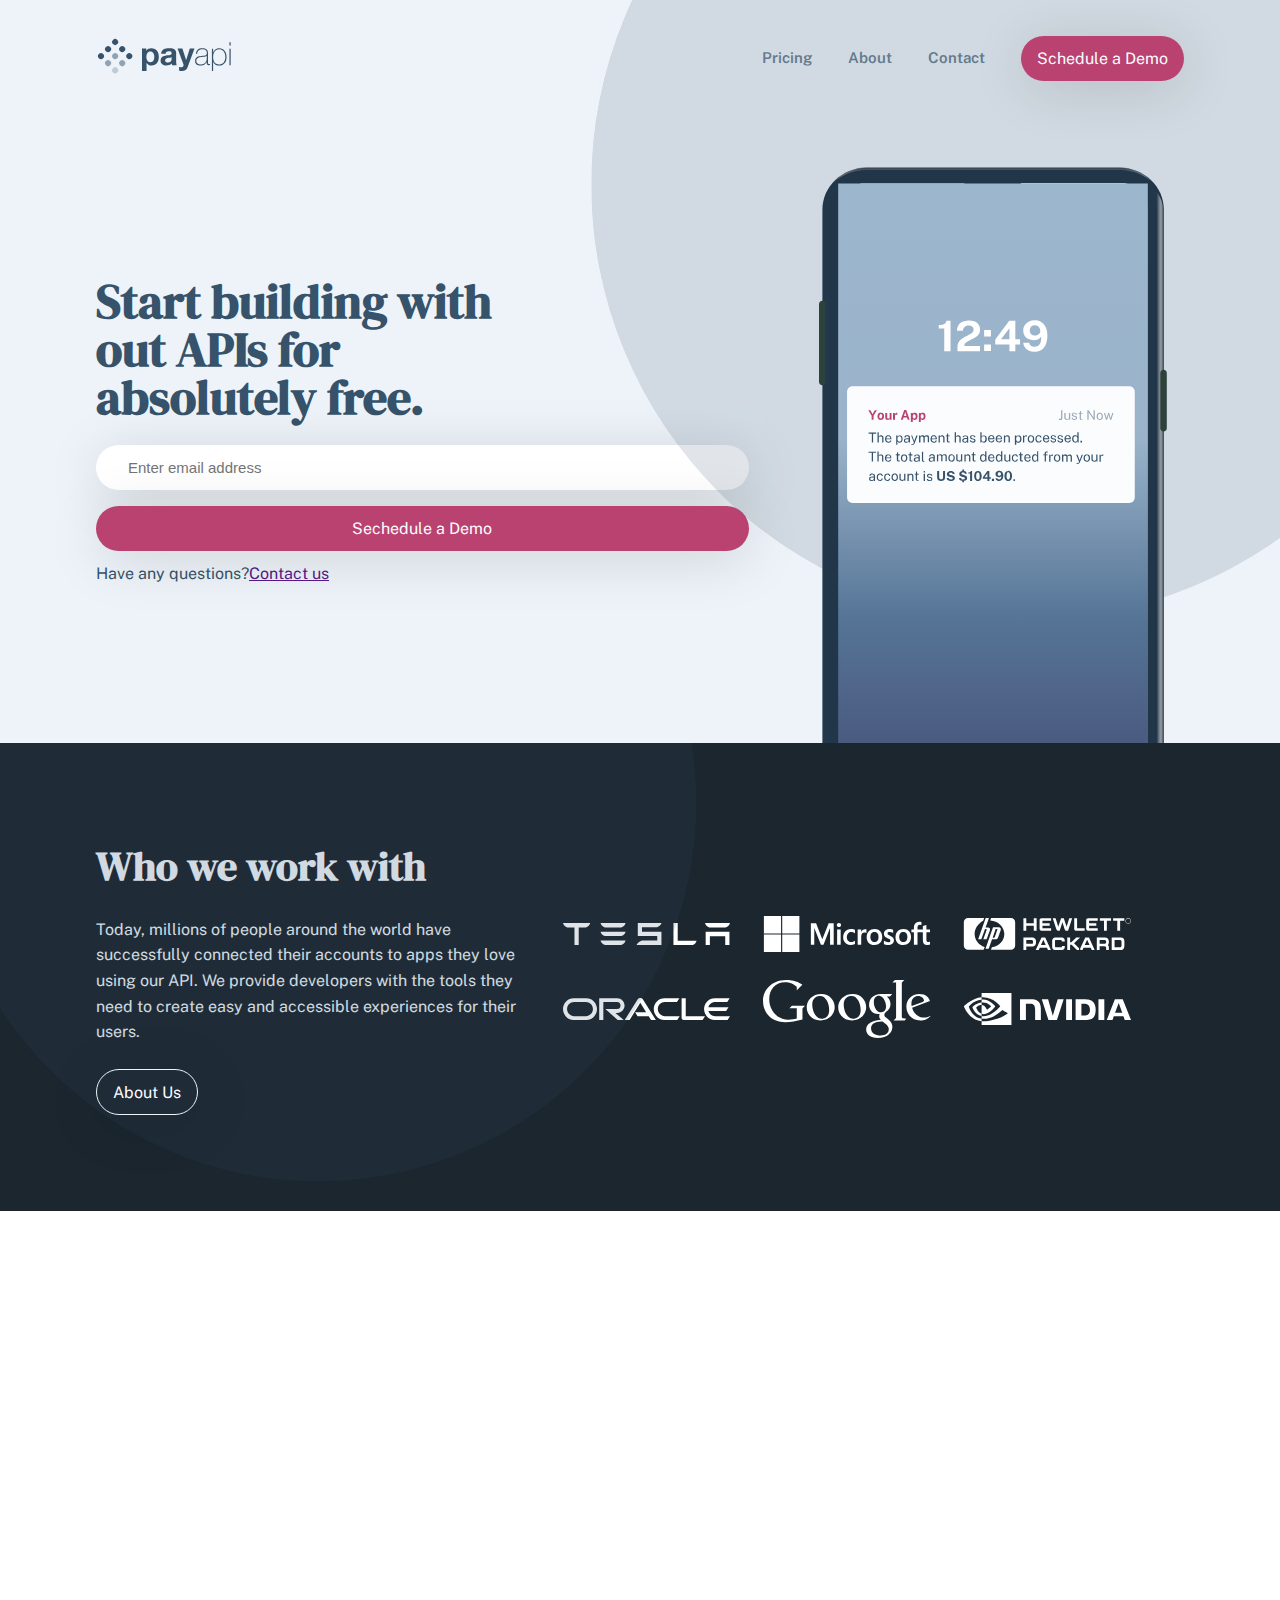
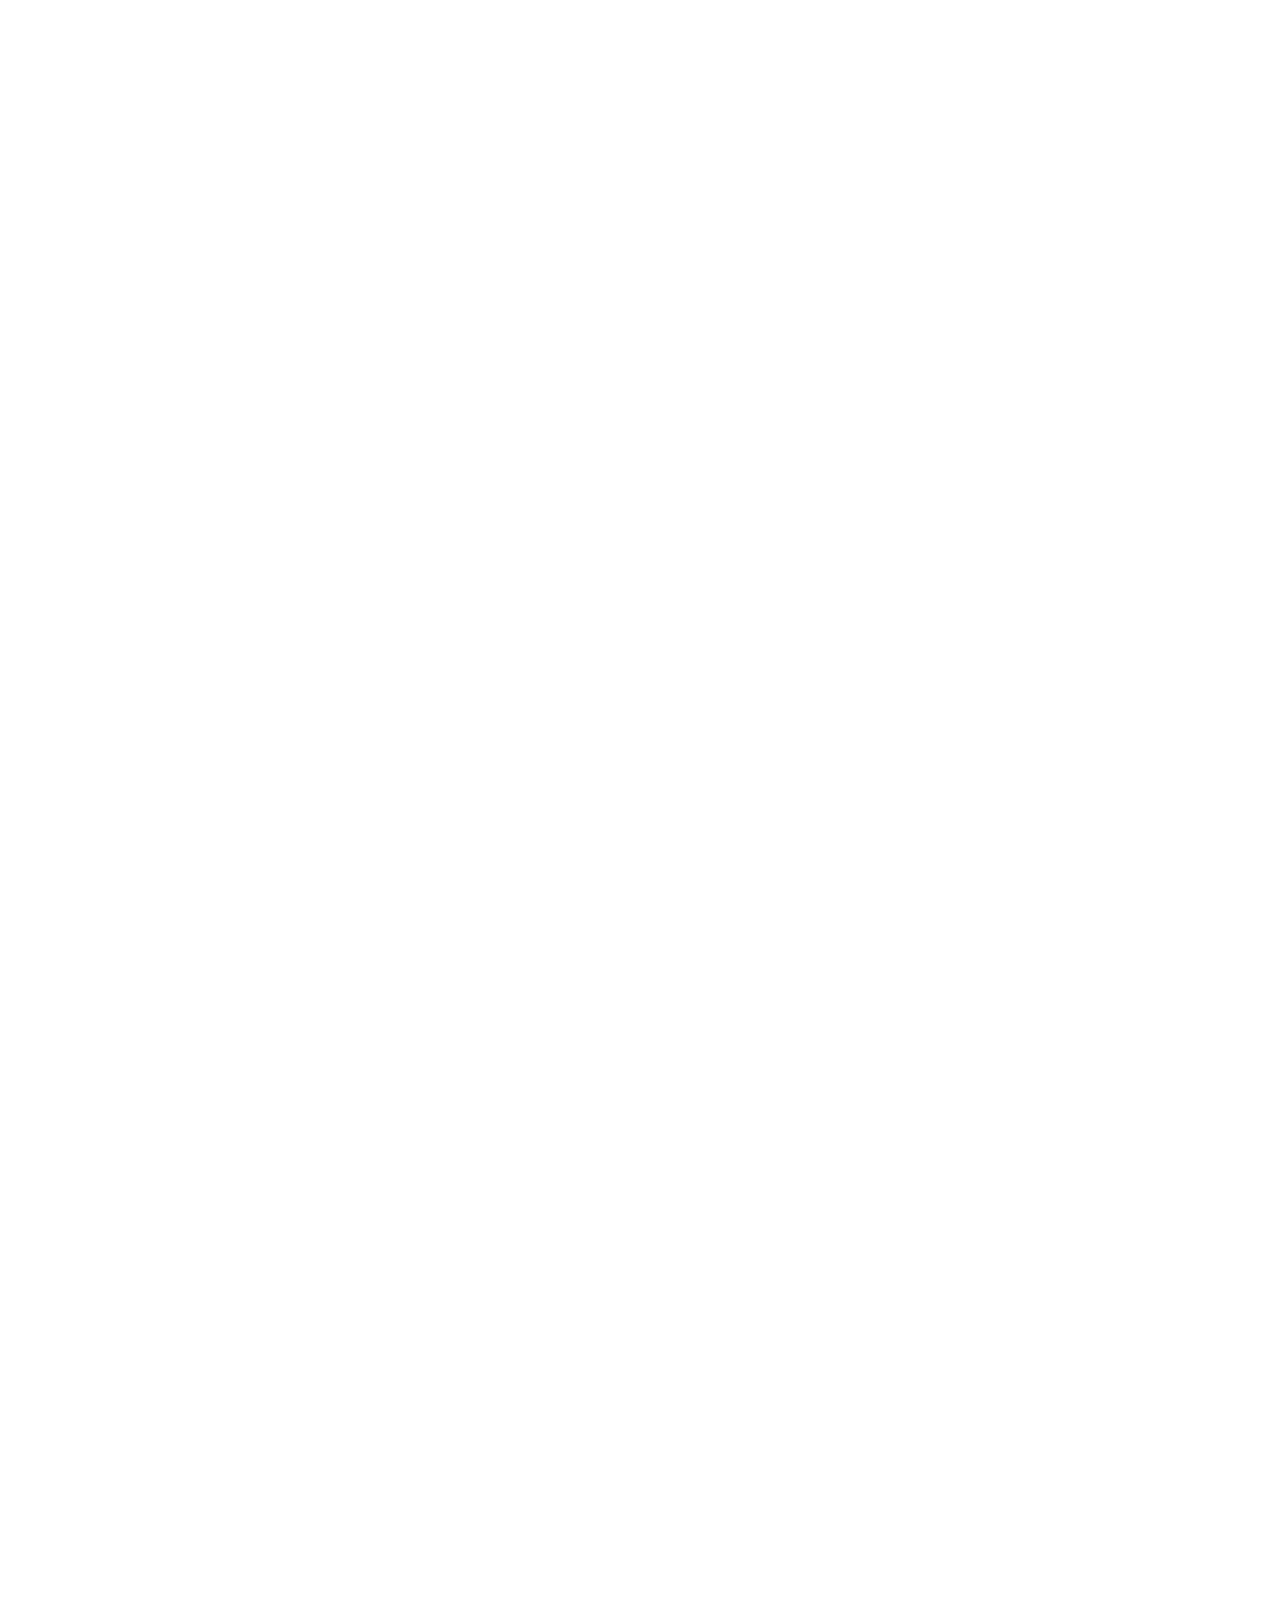
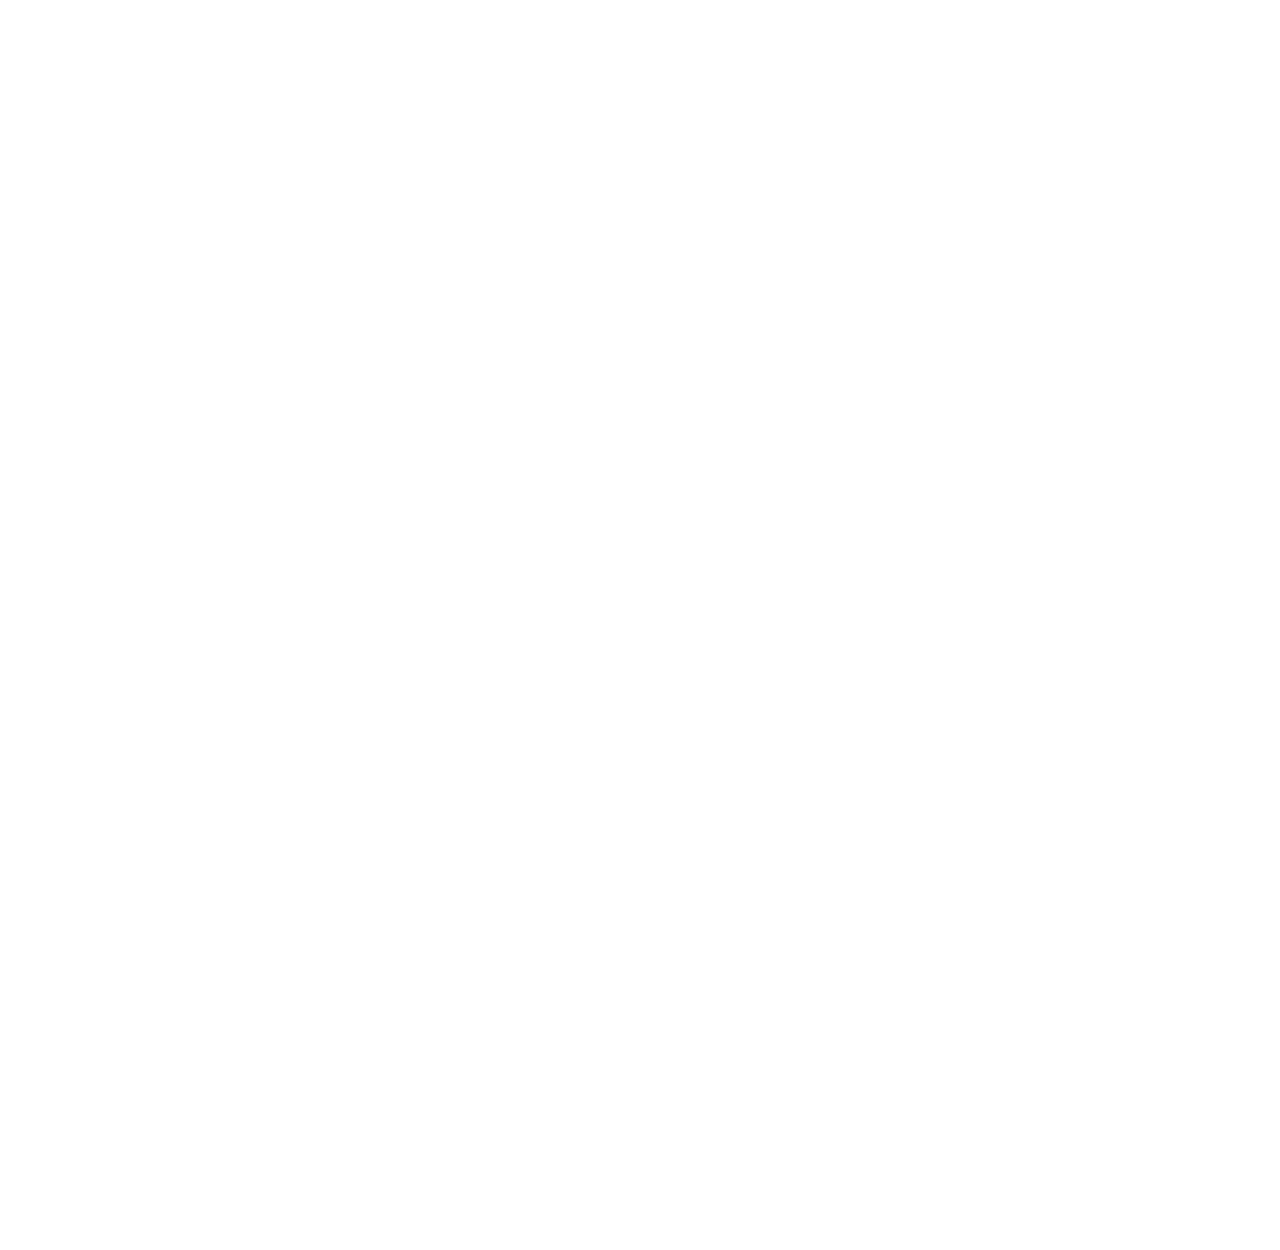
==== index.html @ f81701b9 "branding section completed :)" ====
<!DOCTYPE html>
<html lang="en">

<head>
    <meta charset="UTF-8">
    <meta http-equiv="X-UA-Compatible" content="IE=edge">
    <link rel="icon" href="./assets/about/favicon.ico" />
    <meta name="viewport" content="width=device-width, initial-scale=1.0">
    <title>PayAPI</title>
    <link rel="preconnect" href="https://fonts.gstatic.com">
    <link href="https://fonts.googleapis.com/css2?family=DM+Serif+Display&family=Public+Sans:wght@400;600&display=swap"
        rel="stylesheet">
    <link rel="stylesheet" href="./css/style.css">
</head>

<body>
    <div class="root">
        <header>
            <!-- Navigation Bar -->
            <nav class="display-flex flex-center flex-between">
                <a href="./index.html"><img src="./assets/shared/desktop/logo.svg" alt="payapi"></a>
                <button class="hamburgerbtn">
                    <img id="toggle-img" src="./assets/shared/mobile/menu.svg" alt="hamburger menu">
                </button>
                <div class="links display-flex">
                    <ul id="" class="display-flex flex-center">
                        <li><a href="#">Pricing</a></li>
                        <li><a href="#">About</a></li>
                        <li><a href="#">Contact</a></li>
                    </ul>
                    <a id="btn" class="btn" href="#">Schedule a Demo</a>
                </div>
            </nav>
            <!-- Header Section -->
            <div class="container display-flex">
                <div class="text">
                    <h1>Start building with <br> out APIs for <br> absolutely free.</h1>
                    <div class="input-box">
                        <input type="text" placeholder="Enter email address">
                        <a href="/" class="btn">Sechedule a Demo</a>
                    </div>
                    <p>Have any questions?<a href="">Contact us</a></p>
                </div>
                <div>
                    <img src="./assets/shared/desktop/bg-pattern-circle.svg" alt="bg-pattern">
                    <img src="./assets/home/desktop/illustration-phone-mockup.svg" alt="illustration-phone">
                </div>
            </div>
        </header>
        <!-- Brand Section -->
        <section class="branding display-flex flex-center">
            <div class="text">
                <h1>Who we work with</h1>
                <p>Today, millions of people around the world have successfully connected their accounts to apps they
                    love using our API. We provide developers with the tools they need to create easy and accessible
                    experiences for their users.
                </p>
                <a class="btn" href="#">About Us</a>
                <img src="./assets/shared/desktop/bg-pattern-circle.svg" alt="">
            </div>
            <div class="images display-flex flex-center">
                <img src="./assets/shared/desktop/tesla-white.svg" alt="tesla">
                <img src="./assets/shared/desktop/microsoft-white.svg" alt="microsoft">
                <img src="./assets/shared/desktop/hewlett-packard-white.svg" alt="hewlett-packard">
                <img src="./assets/shared/desktop/oracle-white.svg" alt="oracle">
                <img src="./assets/shared/desktop/google-white.svg" alt="google">
                <img src="./assets/shared/desktop/nvidia-white.svg" alt="nvidia">
            </div>
        </section>
    </div>

    <script src="./js/app.js"></script>
</body>

</html>
---- css/style.css ----
@import url("./_utility.css");
* {
  padding: 0;
  margin: 0;
  box-sizing: border-box;
}
.root {
  margin: 0 auto;
  max-width: 1440px;
  overflow-x: hidden;
  height: 4450px;
}
/* Navigation Bar */
header {
  background-color: var(--clr-white-200);
  padding: 0 6rem;
}

header nav {
  padding: var(--fs-600) 0;
  width: 100%;
}

header nav ul {
  padding-left: var(--fs-600);
  padding-right: var(--fs-600);
}

header nav ul li {
  list-style-type: none;
  padding-left: var(--fs-600);
}

header nav ul li a {
  text-decoration: none;
  color: var(--clr-blue-100);
  font-size: var(--fs-200);
  font-weight: var(--fw-600);
  transition: all 0.3s ease-in-out;
}

ul li a:hover {
  color: var(--clr-blue-200);
}
/* Header Section */
header .container {
}

header .container div:first-child {
  flex: 1 0 60%;
  padding: 10rem 0;
}

header .container div:last-child {
  flex: 1 0 40%;
  position: relative;
}

header .container h1 {
  font-size: 4rem;
  line-height: 1;
}

header .container img:first-child {
  position: relative;
  transform: scale(1.7);
  top: -150px;
  left: 60px;
}

header .container img:last-child {
  position: absolute;
  width: 55%;
  top: 50px;
  left: 70px;
}

header .container .input-box {
  margin-top: var(--fs-400);
  margin-bottom: 0.8rem;
}

header .container p {
  color: var(--clr-blue-200);
}
nav .btn {
  float: right;
}

.hamburgerbtn {
  display: none;
}

/* @media (max-width: 1350px) {
  header nav ul {
    padding-right: 30rem;
  }
} */

@media (max-width: 1300px) {
  /* @media (max-width: 1350px) {
    header nav ul {
      padding-right: 20rem;
    }
  } */

  header .container h1 {
    font-size: 3rem;
  }
  .input-box input {
    width: 100%;
  }
  .input-box a {
    width: 100%;
    left: 0;
    text-align: center;
  }
  header .container img:first-child {
    transform: scale(2);
  }
  header .container img:last-child {
    width: 80%;
  }
}
@media (max-width: 900px) {
  header {
    padding: 0 3rem;
  }
}
@media (max-width: 761px) {
  header .container {
    flex-direction: column-reverse;
  }
  .hamburgerbtn {
    display: block;
    border: none;
    outline: none;
    background: none;
    position: relative;
    z-index: 5;
  }
  .links {
    background-color: var(--clr-blue-300);
    position: fixed;
    top: 0;
    right: -900px;
    width: 80%;
    height: 100vh;
    display: flex;
    flex-direction: column;
    color: white;
    padding: 20px 0;
    z-index: 4;
    align-items: center;
    transition: all 0.5s ease-in;
  }
  .links.open {
    right: 0;
  }
  header nav ul {
    display: flex;
    flex-direction: column;
    align-items: center;
    margin-top: 90px;
    border-top: 1px solid white;
    width: 80%;
  }
  header nav ul li {
    padding: 30px 0;
  }
  header nav ul li a {
    color: var(--clr-white-100);
  }
  nav .btn {
    width: 60%;
    text-align: center;
  }
  header .container img:first-child {
    transform: scale(1.4);
    top: -480px;
    left: 0px;
  }
  header .container img:last-child {
    width: 40%;
    left: 50%;
    transform: translateX(-50%);
  }
  header .container div:first-child {
    padding: 0;
    text-align: center;
  }
  header .container h1 {
    font-size: 2rem;
  }
}
@media (max-width: 650px) {
  header .container img:first-child {
    top: -300px;
  }
}
@media (max-width: 480px) {
  header .container img:first-child {
    top: -200px;
    transform: scale(1.8);
  }
  header .container h1 {
    font-size: 1rem;
  }
}

/* Brand section */

section.branding {
  background: var(--clr-blue-300);
  padding: 6rem;
  overflow-y: hidden;
  position: relative;
}
section.branding img {
  width: 200px;
  padding-left: 2rem;
}
section.branding .text {
  flex: 1 0 40%;
  color: var(--clr-white-200);
  position: relative;
  /* margin-left: 2rem; */
}
section.branding .text h1 {
  color: var(--clr-white-200);
  font-size: 2.5rem;
}
section.branding .text p {
  line-height: 1.6rem;
  padding: 1.5rem 0;
}
section.branding .text .btn {
  background: none;
  border: 1px solid var(--clr-white-200);
  transition: all 0.3s ease-in-out;
  /* position: absolute; */
}
section.branding .text .btn:hover {
  background: var(--clr-white-200);
  color: var(--clr-blue-300);
}
section.branding .text img {
  position: absolute;
  transform: scale(4.5);
  top: -120px;
  left: 50px;
}
section.branding .images {
  flex: 1 0 60%;
  min-height: 150px;
  flex-wrap: wrap;
}
@media (max-width: 900px) {
  section.branding {
    flex-direction: column-reverse;
  }
}
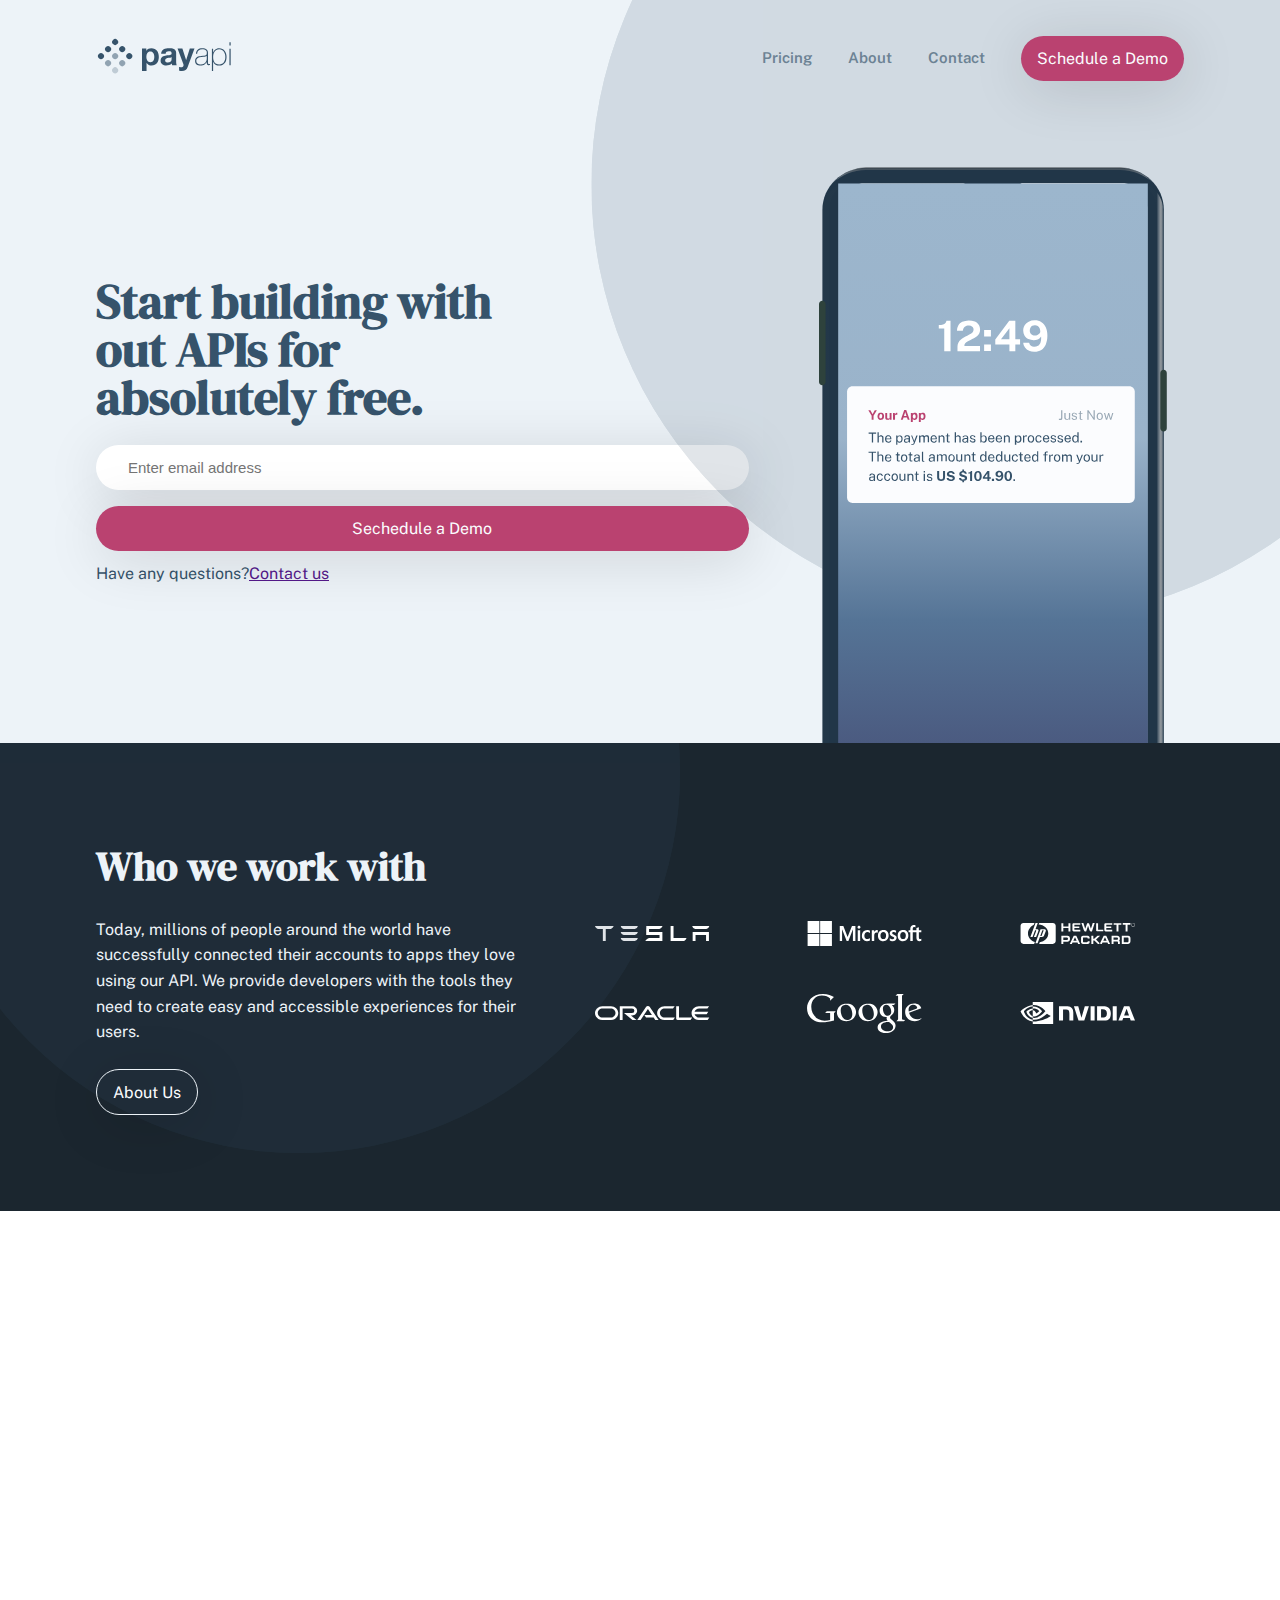
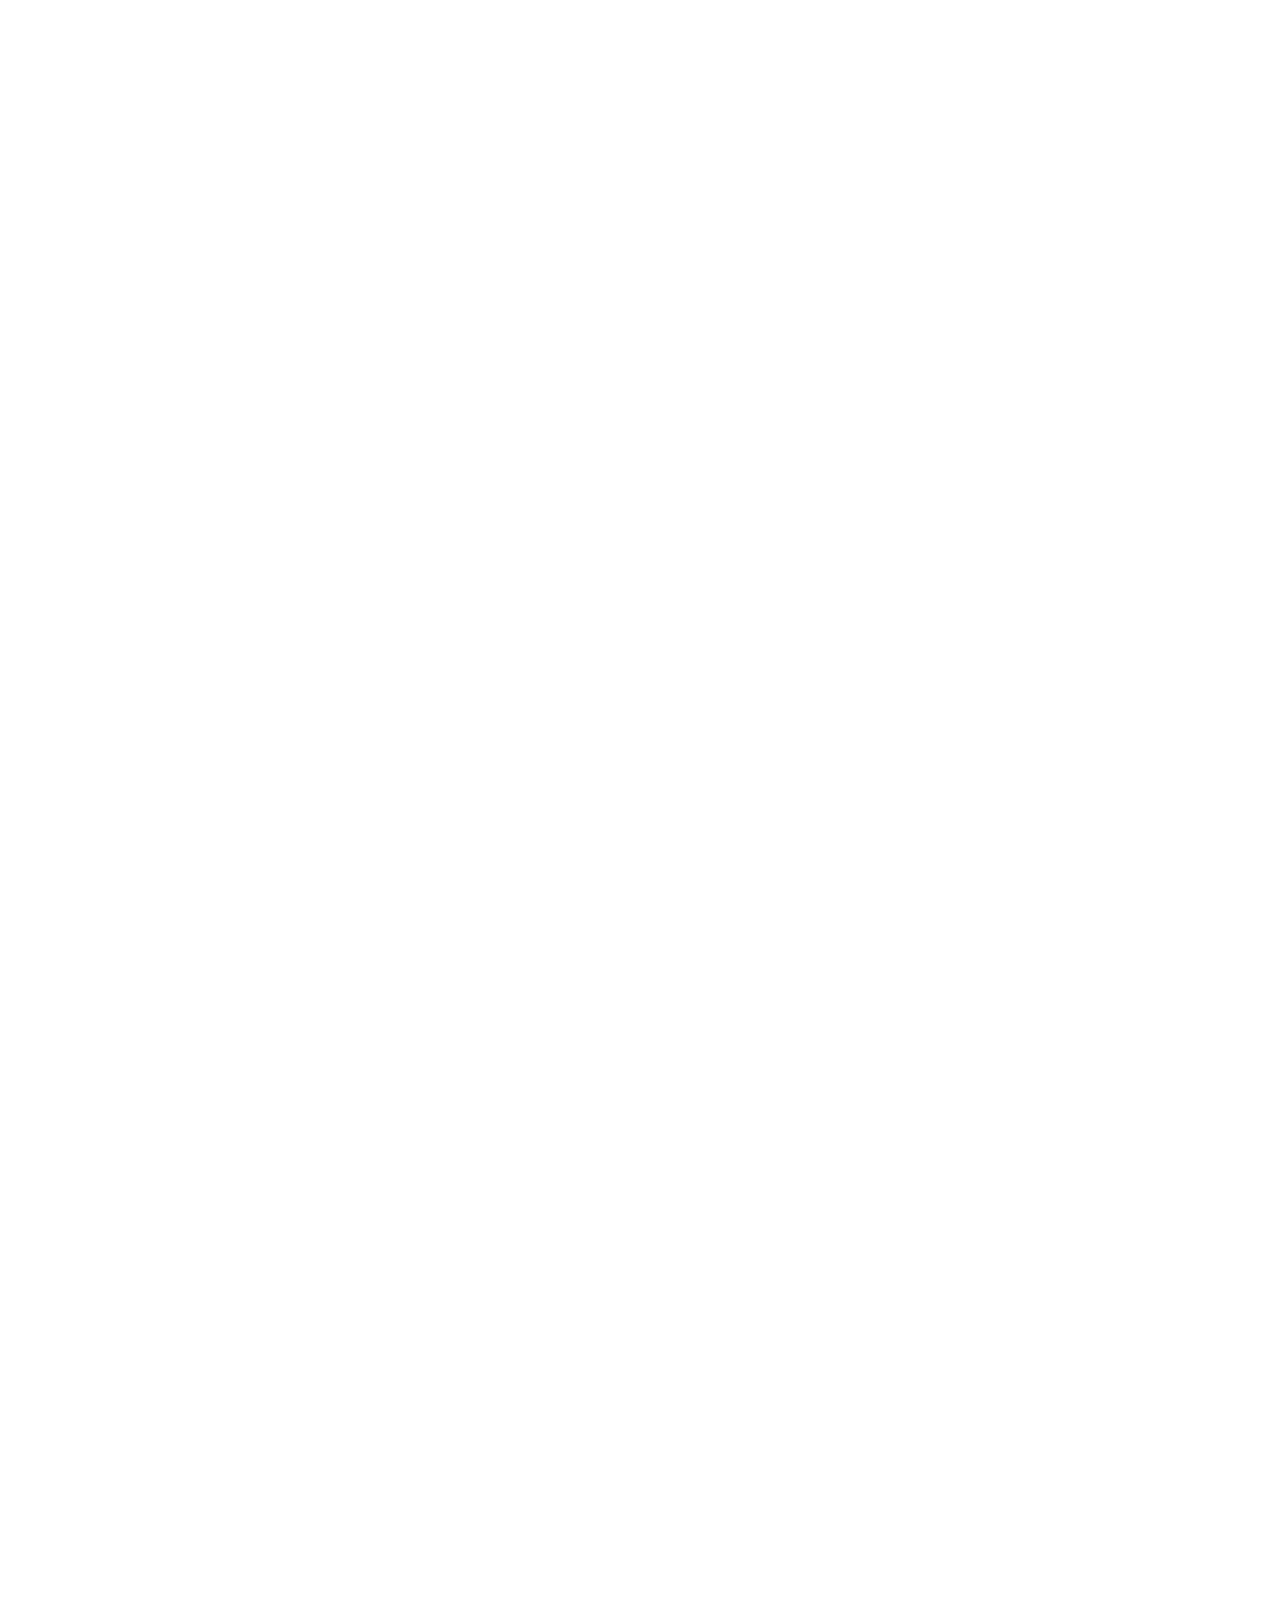
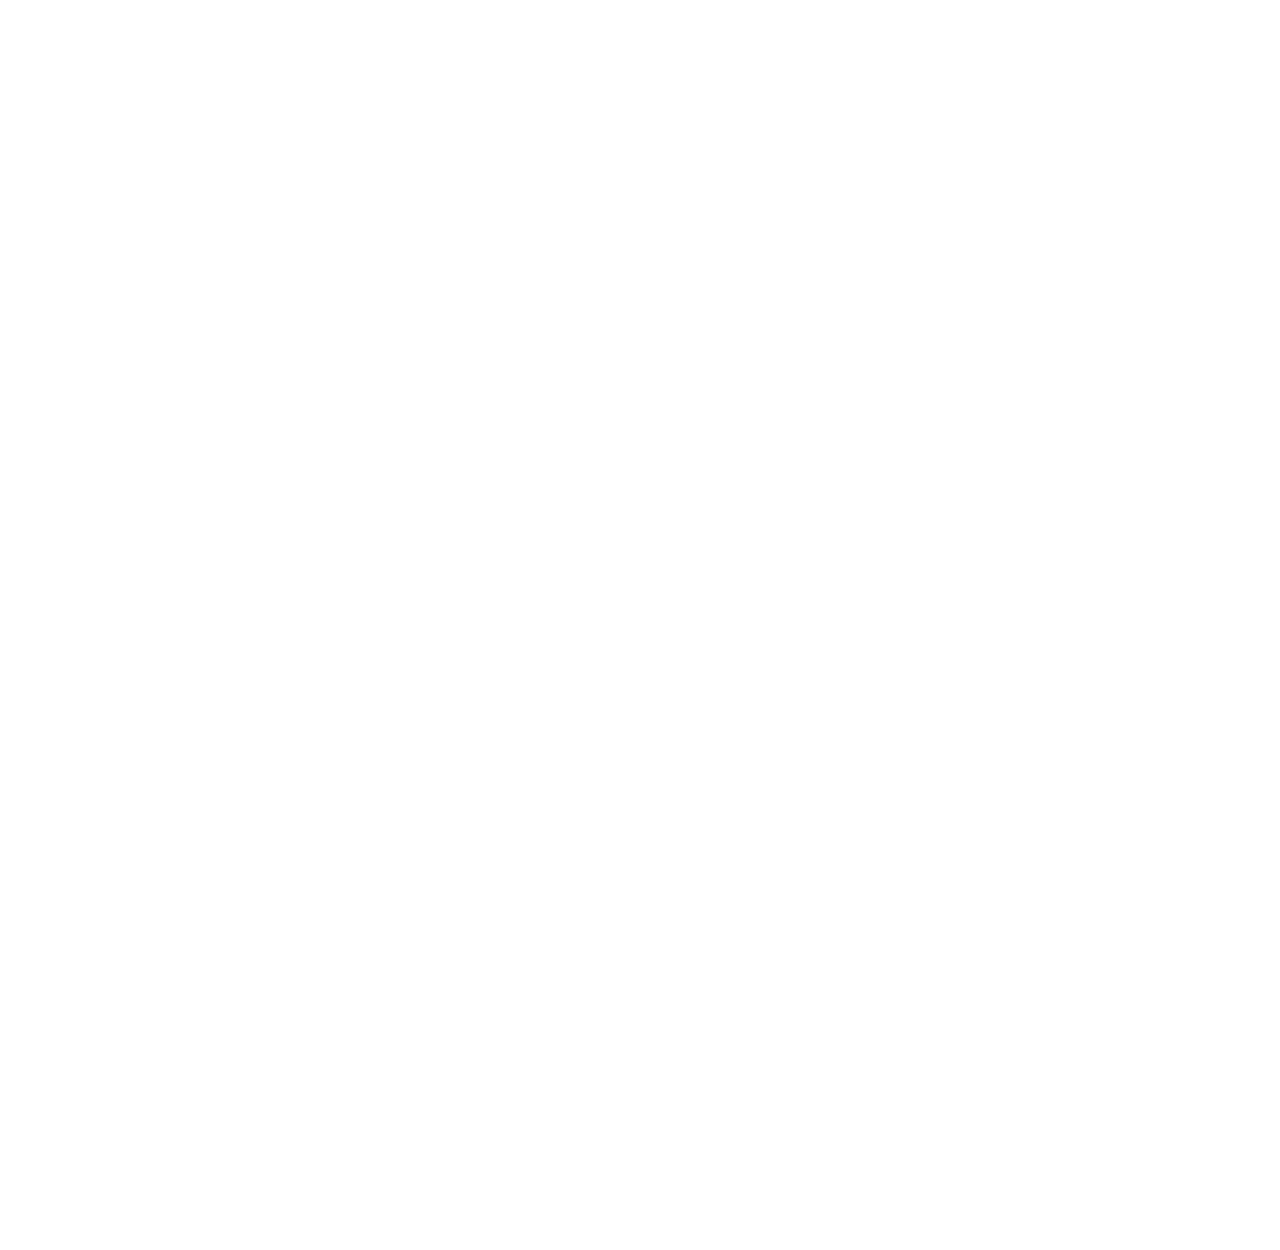
==== commit 39733a25: "Brand Section Completed" ====
--- a/index.html
+++ b/index.html
@@ -50,12 +50,15 @@
         <!-- Brand Section -->
         <section class="branding display-flex flex-center">
             <div class="text">
-                <h1>Who we work with</h1>
-                <p>Today, millions of people around the world have successfully connected their accounts to apps they
-                    love using our API. We provide developers with the tools they need to create easy and accessible
-                    experiences for their users.
-                </p>
-                <a class="btn" href="#">About Us</a>
+                <div class="inner">
+                    <h1>Who we work with</h1>
+                    <p>Today, millions of people around the world have successfully connected their accounts to apps
+                        they
+                        love using our API. We provide developers with the tools they need to create easy and accessible
+                        experiences for their users.
+                    </p>
+                    <a class="btn" href="#">About Us</a>
+                </div>
                 <img src="./assets/shared/desktop/bg-pattern-circle.svg" alt="">
             </div>
             <div class="images display-flex flex-center">
--- a/css/style.css
+++ b/css/style.css
@@ -19,6 +19,8 @@
 header nav {
   padding: var(--fs-600) 0;
   width: 100%;
+  z-index: 2;
+  position: relative;
 }
 
 header nav ul {
@@ -216,47 +218,55 @@
   overflow-y: hidden;
   position: relative;
 }
-section.branding img {
-  width: 200px;
-  padding-left: 2rem;
-}
+
 section.branding .text {
   flex: 1 0 40%;
   color: var(--clr-white-200);
   position: relative;
-  /* margin-left: 2rem; */
-}
+}
+
 section.branding .text h1 {
   color: var(--clr-white-200);
   font-size: 2.5rem;
 }
+
 section.branding .text p {
   line-height: 1.6rem;
   padding: 1.5rem 0;
 }
+
 section.branding .text .btn {
   background: none;
   border: 1px solid var(--clr-white-200);
   transition: all 0.3s ease-in-out;
-  /* position: absolute; */
-}
+}
+
 section.branding .text .btn:hover {
   background: var(--clr-white-200);
   color: var(--clr-blue-300);
 }
+
+section.branding .text .inner {
+  z-index: 2;
+  position: relative;
+}
+
 section.branding .text img {
   position: absolute;
-  transform: scale(4.5);
-  top: -120px;
+  transform: scale(2.5);
+  top: -220px;
   left: 50px;
 }
+
 section.branding .images {
   flex: 1 0 60%;
-  min-height: 150px;
-  flex-wrap: wrap;
-}
-@media (max-width: 900px) {
-  section.branding {
-    flex-direction: column-reverse;
-  }
-}
+  display: grid;
+  grid-template-columns: repeat(3, 1fr);
+  grid-gap: 3rem;
+  padding-left: 4rem;
+  /* position: relative; */
+}
+
+section.branding img {
+  width: 70%;
+}
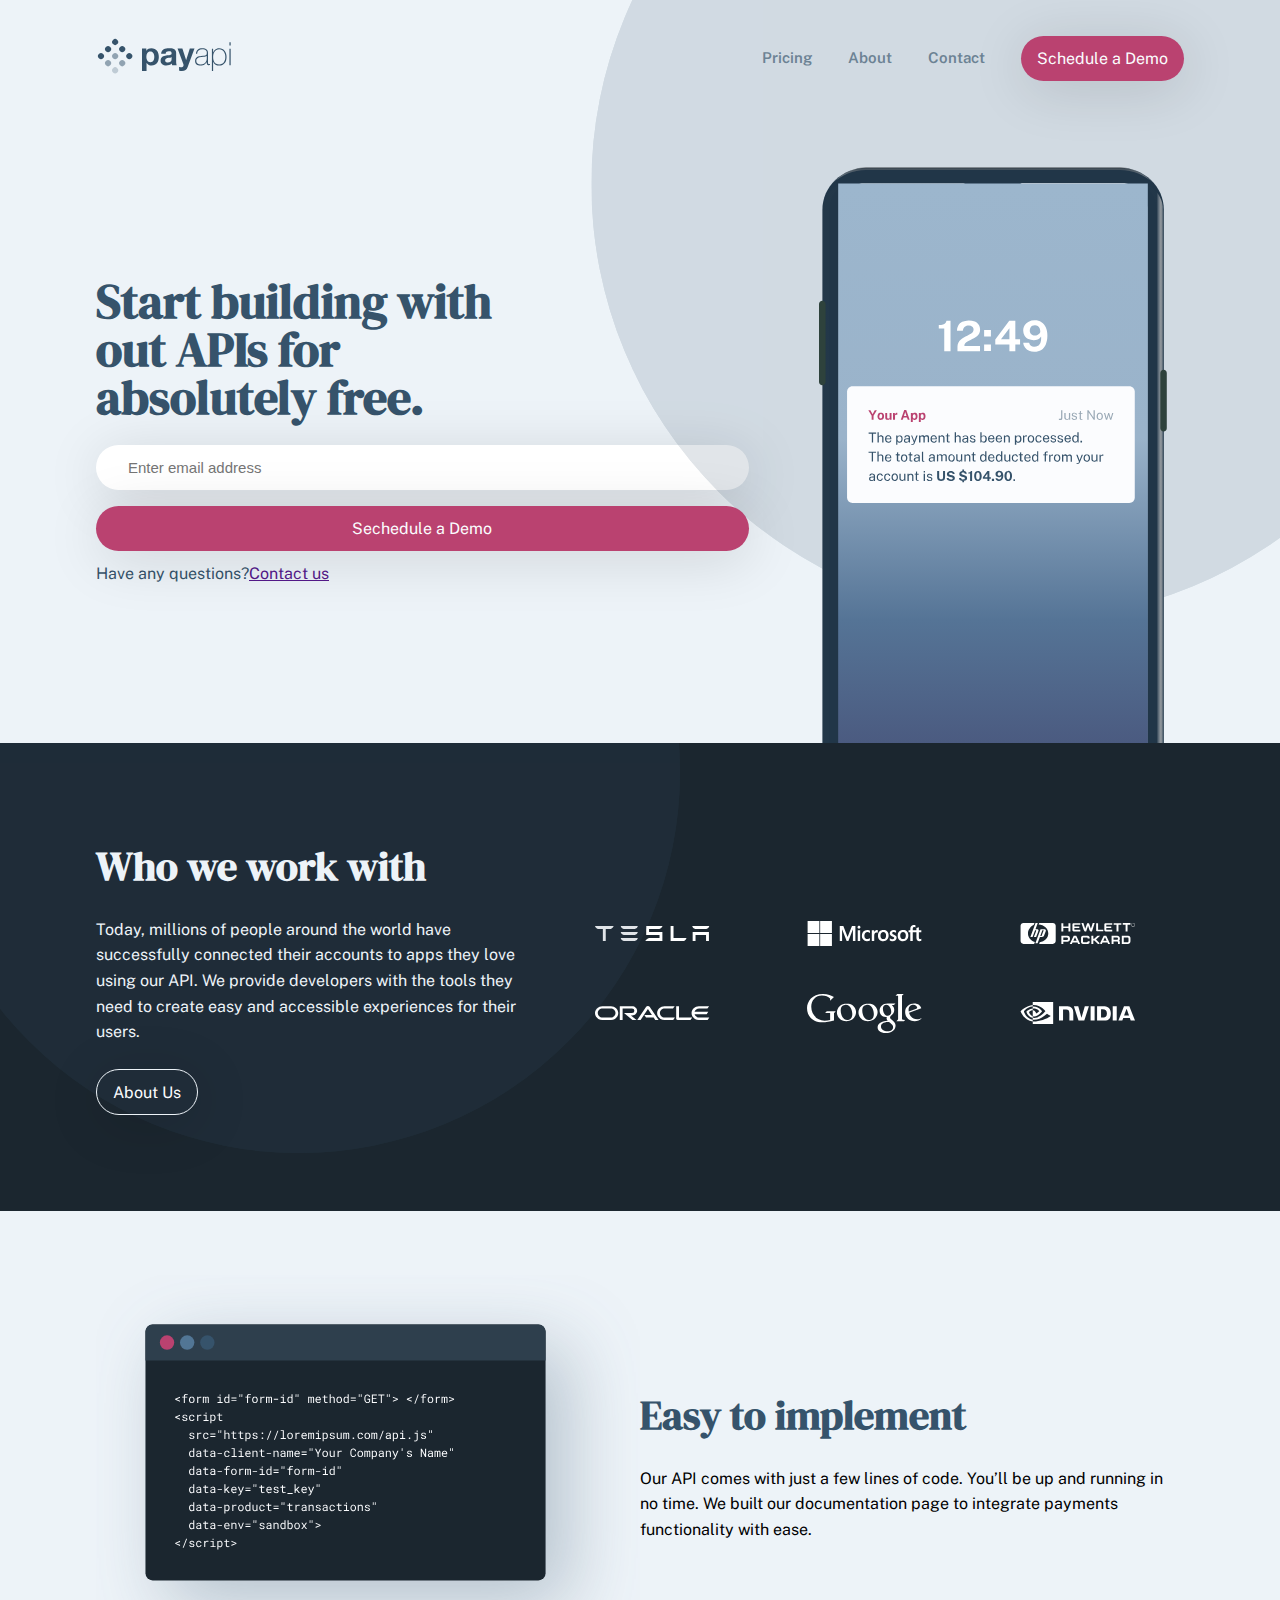
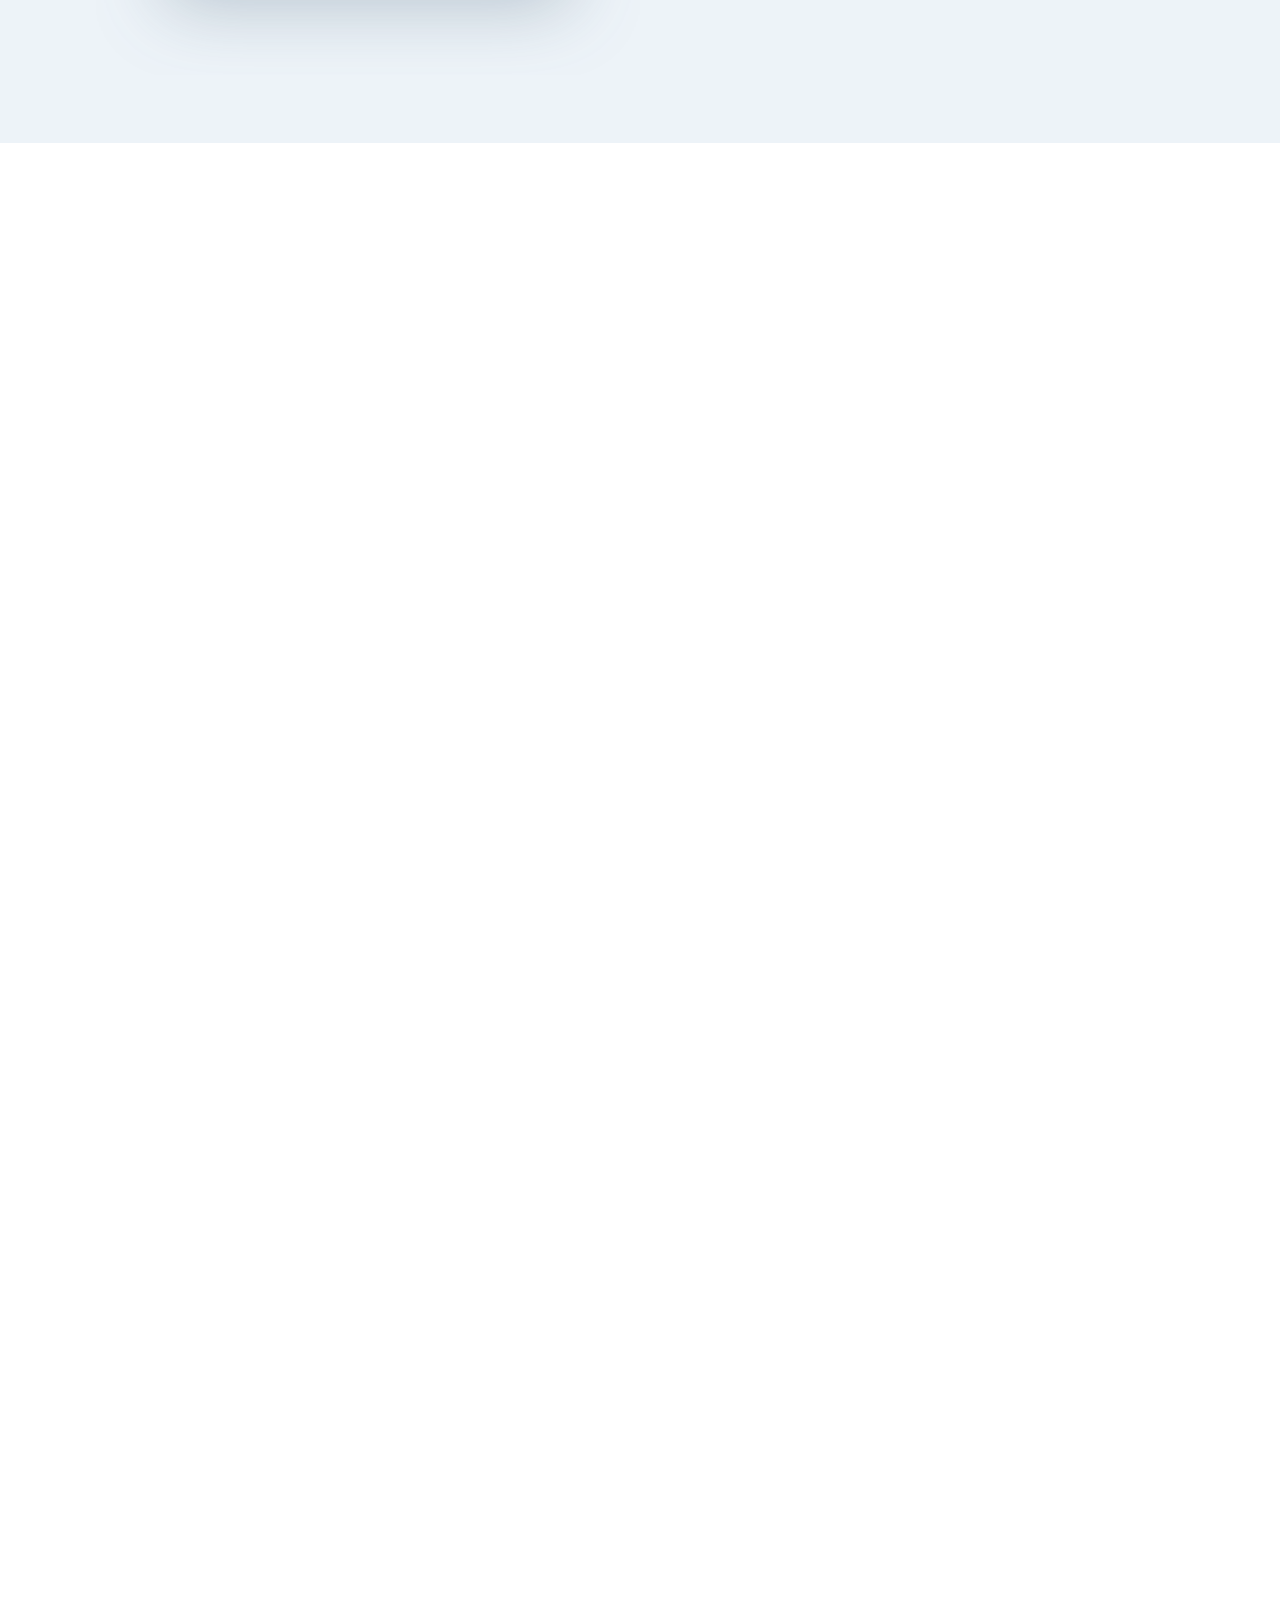
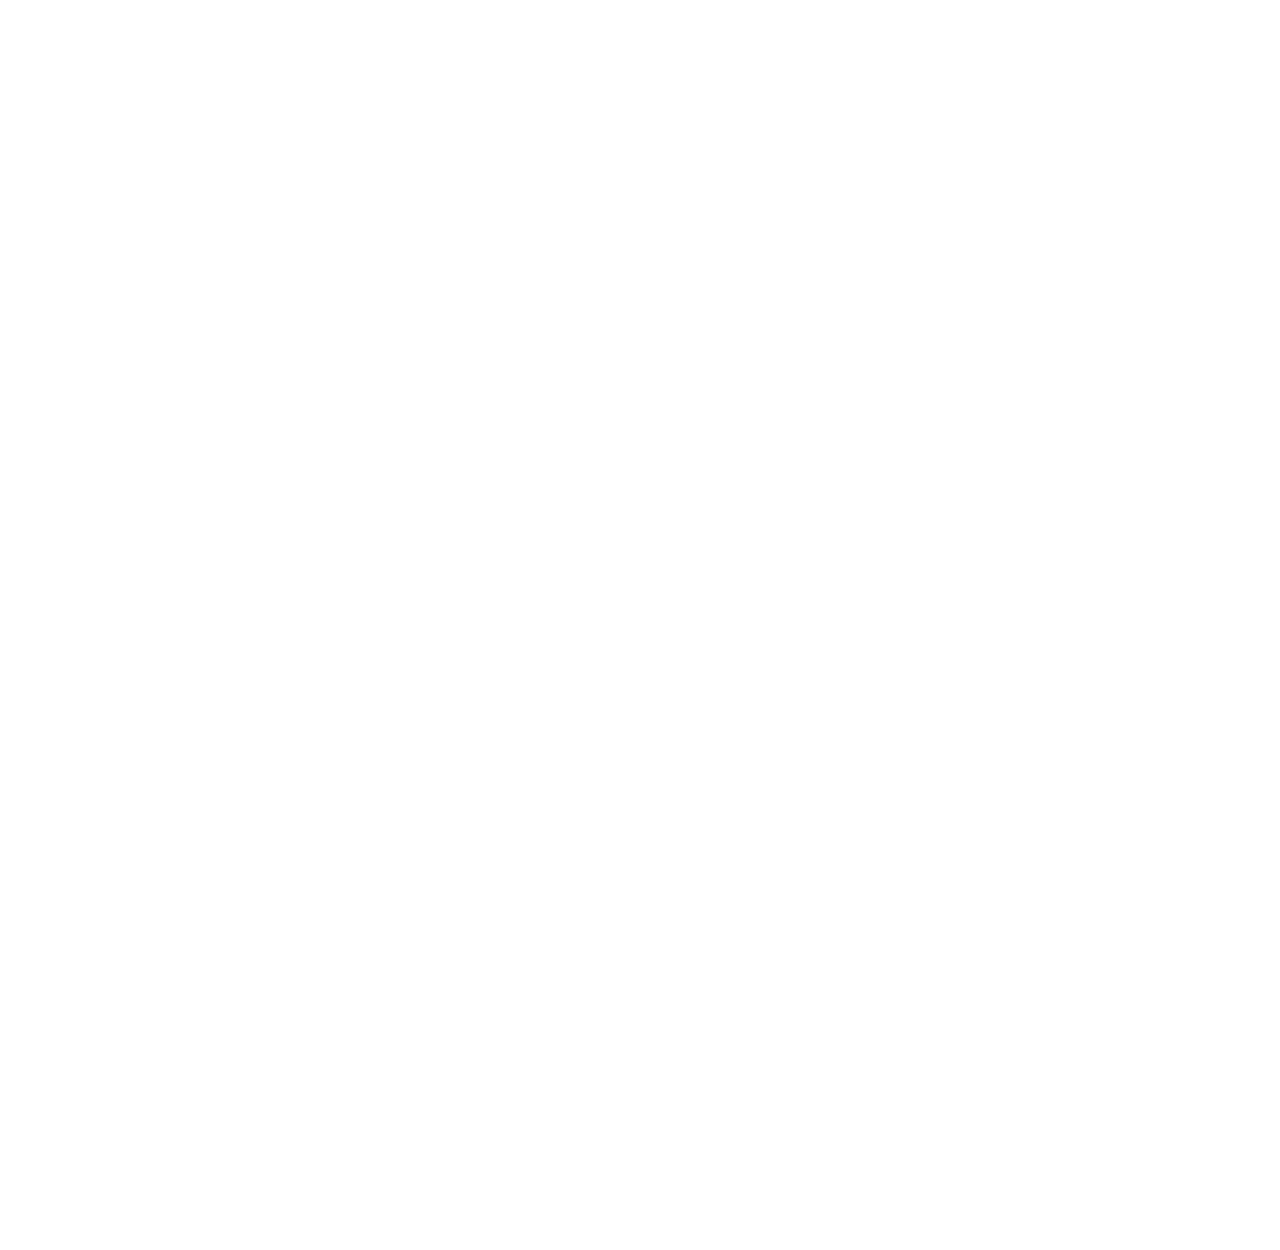
==== commit b03d4e2a: "features section added" ====
--- a/index.html
+++ b/index.html
@@ -70,6 +70,17 @@
                 <img src="./assets/shared/desktop/nvidia-white.svg" alt="nvidia">
             </div>
         </section>
+        <!-- Features Section -->
+        <section class="features display-flex flex-center">
+            <div>
+                <img src="./assets/home/desktop/Group 14.svg" alt="">
+            </div>
+            <div>
+                <h1>Easy to implement</h1>
+                <p>Our API comes with just a few lines of code. You’ll be up and running in no time. We built our
+                    documentation page to integrate payments functionality with ease.</p>
+            </div>
+        </section>
     </div>
 
     <script src="./js/app.js"></script>
--- a/css/style.css
+++ b/css/style.css
@@ -270,3 +270,67 @@
 section.branding img {
   width: 70%;
 }
+@media (max-width: 1200px) {
+  section.branding .text img {
+    position: absolute;
+    transform: scale(2.5);
+    top: -20px;
+    left: 50px;
+  }
+  section.branding .images {
+    grid-template-columns: repeat(2, 1fr);
+  }
+}
+@media (max-width: 1000px) {
+  section.branding {
+    padding: 3rem 1rem;
+    flex-direction: column-reverse;
+    text-align: center;
+  }
+  section.branding .text img {
+    transform: scale(1);
+    top: -550px;
+    left: -200px;
+  }
+  section.branding .images {
+    padding-bottom: 2rem;
+    grid-template-columns: repeat(3, 1fr);
+    padding-left: 0rem;
+  }
+  section.branding img {
+    width: 100%;
+  }
+  section.branding .text h1 {
+    font-size: 2rem;
+  }
+}
+@media (max-width: 550px) {
+  section.branding {
+    padding: 3rem 1rem;
+    flex-direction: column-reverse;
+    text-align: center;
+  }
+  section.branding .images {
+    grid-template-columns: repeat(2, 1fr);
+  }
+  section.branding .text img {
+    transform: scale(1.5);
+    top: -350px;
+    left: -200px;
+  }
+}
+/* Features section */
+section.features {
+  background-color: var(--clr-white-200);
+  padding: 4rem 6rem;
+}
+section.features > div {
+  flex: 1 0 50%;
+}
+section.features > div h1 {
+  font-size: 2.5rem;
+}
+section.features > div p {
+  line-height: 1.6rem;
+  padding: 1.5rem 0;
+}
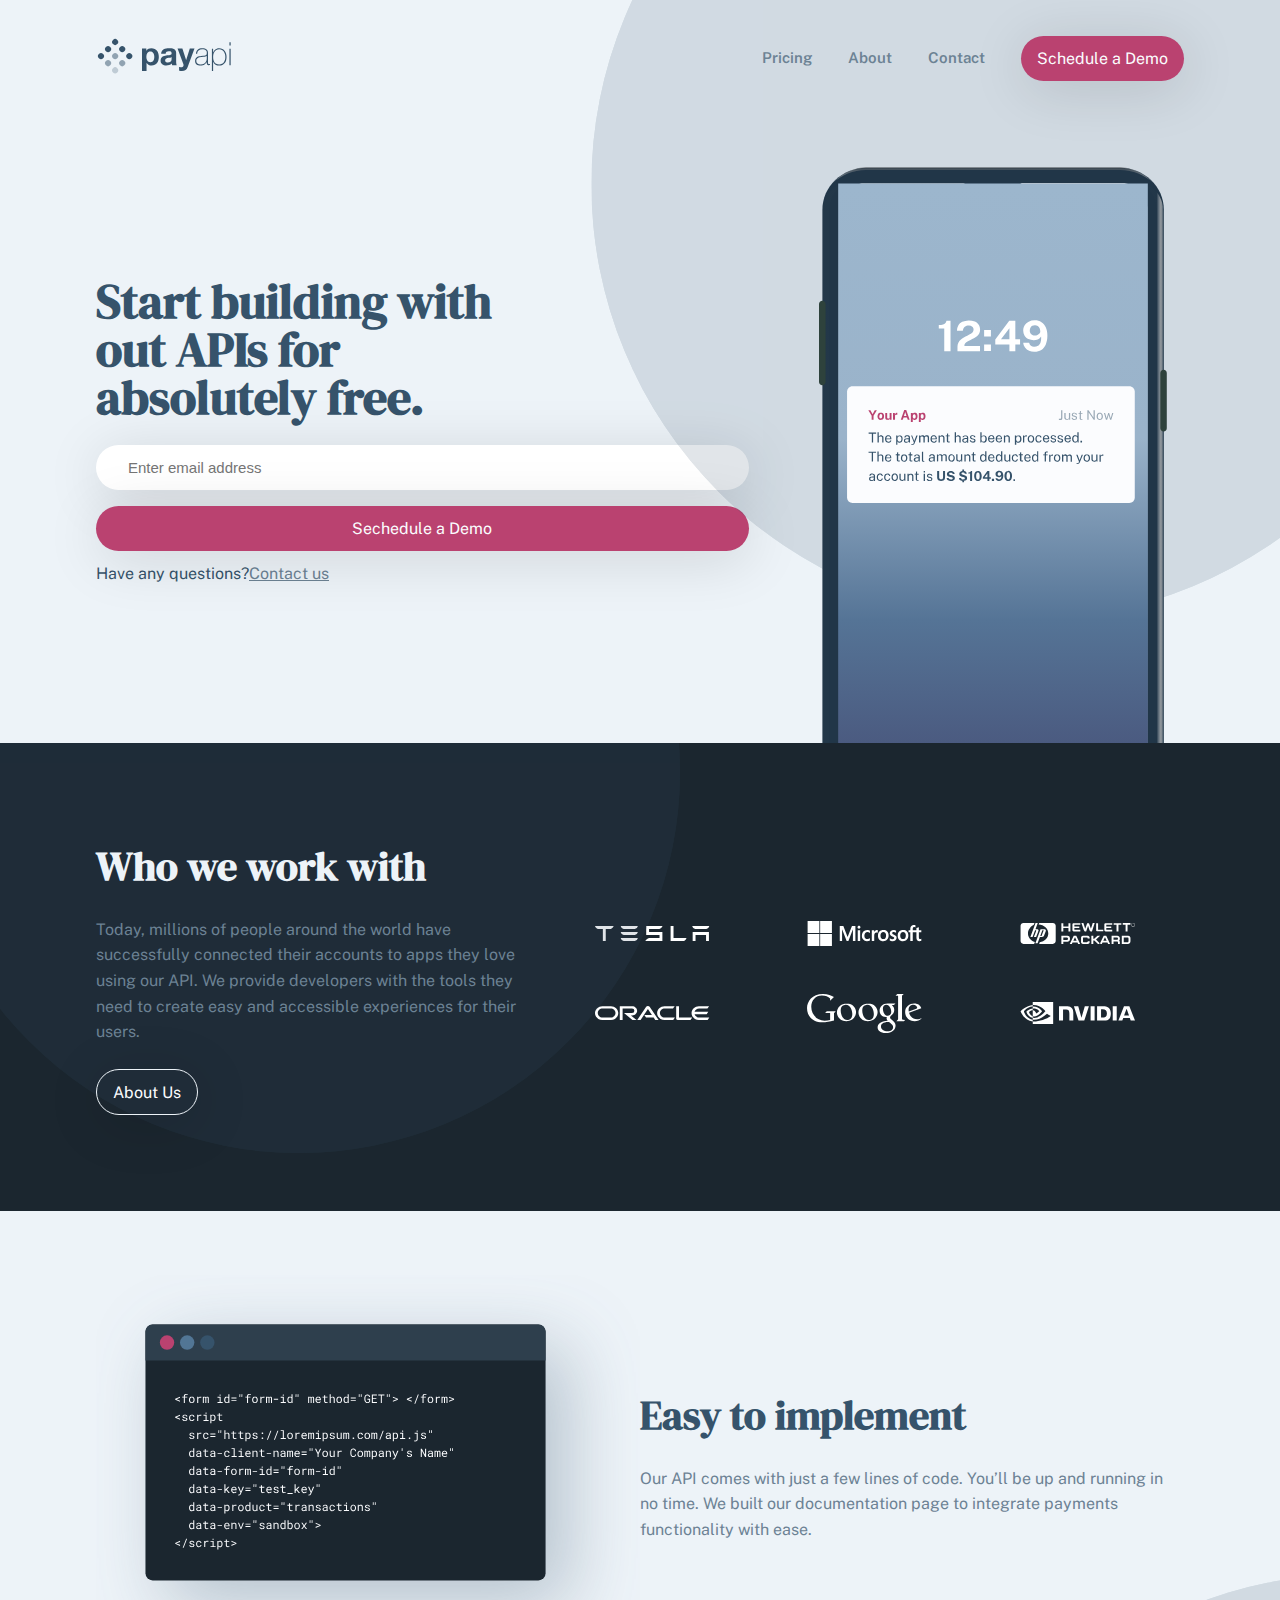
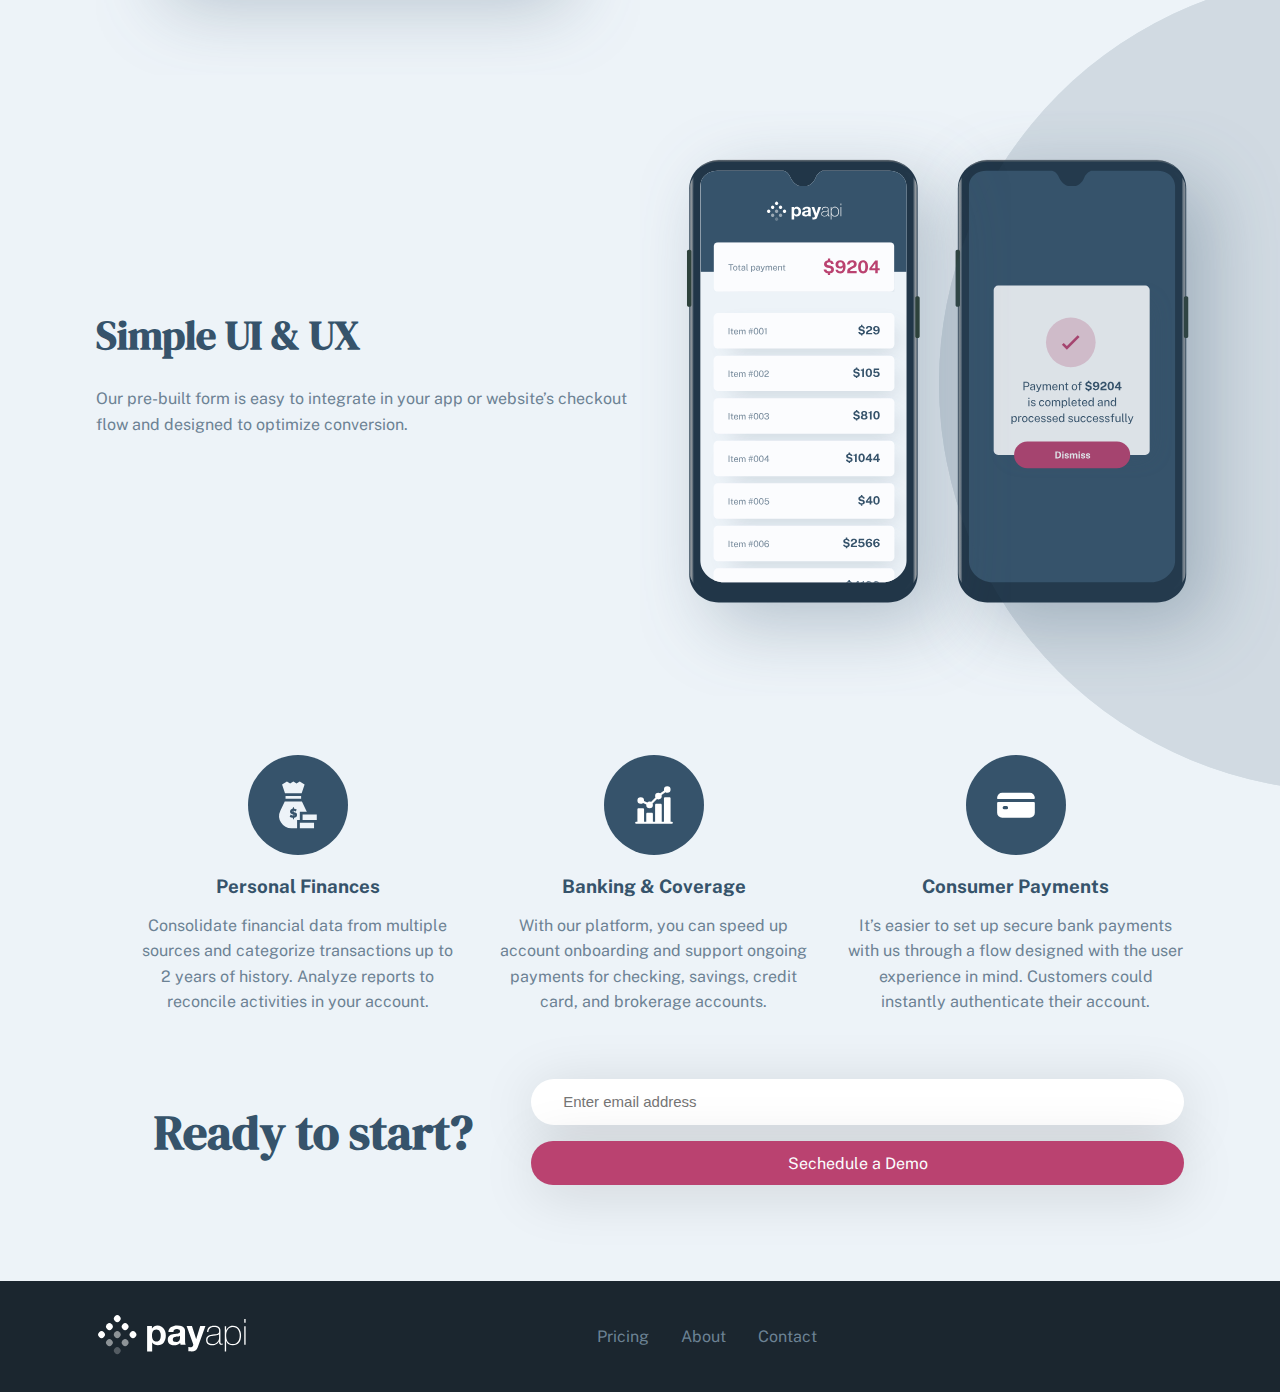
==== commit 59972cbd: "home page finished" ====
--- a/index.html
+++ b/index.html
@@ -10,6 +10,9 @@
     <link rel="preconnect" href="https://fonts.gstatic.com">
     <link href="https://fonts.googleapis.com/css2?family=DM+Serif+Display&family=Public+Sans:wght@400;600&display=swap"
         rel="stylesheet">
+    <link rel="stylesheet" href="https://pro.fontawesome.com/releases/v5.10.0/css/all.css"
+        integrity="sha384-AYmEC3Yw5cVb3ZcuHtOA93w35dYTsvhLPVnYs9eStHfGJvOvKxVfELGroGkvsg+p" crossorigin="anonymous" />
+
     <link rel="stylesheet" href="./css/style.css">
 </head>
 
@@ -81,6 +84,68 @@
                     documentation page to integrate payments functionality with ease.</p>
             </div>
         </section>
+        <!-- Features Second section  -->
+        <section class="features-section display-flex flex-center">
+            <div>
+                <h1>Simple UI & UX</h1>
+                <p>Our pre-built form is easy to integrate in your app or website’s checkout flow and designed to
+                    optimize conversion.</p>
+            </div>
+            <div>
+                <img src="./assets/shared/desktop/bg-pattern-circle.svg" alt="bg-pattern-circle">
+                <img src="./assets/home/desktop/illustration-simple-ui2.svg" alt="illustration-easy-to-implement2">
+            </div>
+        </section>
+        <!-- Cards  -->
+        <section class="card">
+            <div class="wrapper display-flex flex-center">
+                <div>
+                    <img src="./assets/home/desktop/icon-personal-finances.svg" alt="icon-personal-finances">
+                    <h3>Personal Finances</h3>
+                    <p>Consolidate financial data from multiple sources and categorize transactions up to 2 years of
+                        history. Analyze reports to reconcile activities in your account.</p>
+                </div>
+                <div>
+                    <img src="./assets/home/desktop/icon-banking-and-coverage.svg" alt="">
+                    <h3>Banking & Coverage</h3>
+                    <p>With our platform, you can speed up account onboarding and support ongoing payments for checking,
+                        savings, credit card, and brokerage accounts.</p>
+                </div>
+                <div>
+                    <img src="./assets/home/desktop/icon-consumer-payments.svg" alt="">
+                    <h3>Consumer Payments</h3>
+                    <p>It’s easier to set up secure bank payments with us through a flow designed with the user
+                        experience in mind. Customers could instantly authenticate their account.</p>
+                </div>
+            </div>
+            <div class="container display-flex flex-center flex-between">
+                <div>
+                    <h1>Ready to start?</h1>
+                </div>
+                <div class="input-box">
+                    <input type="text" placeholder="Enter email address">
+                    <a href="/" class="btn">Sechedule a Demo</a>
+                </div>
+            </div>
+        </section>
+        <!-- Footer Section -->
+        <footer class="display-flex flex-center flex-between">
+            <div>
+                <img src="./assets//shared/desktop/logo-white.svg" alt="">
+            </div>
+            <div>
+                <ul class="display-flex">
+                    <li><a href="#">Pricing</a></li>
+                    <li><a href="#">About</a></li>
+                    <li><a href="#">Contact</a></li>
+                </ul>
+            </div>
+            <div>
+                <i class="fab fa-facebook-square"></i>
+                <i class="fab fa-twitter"></i>
+                <i class="fab fa-linkedin"></i>
+            </div>
+        </footer>
     </div>
 
     <script src="./js/app.js"></script>
--- a/css/style.css
+++ b/css/style.css
@@ -8,7 +8,7 @@
   margin: 0 auto;
   max-width: 1440px;
   overflow-x: hidden;
-  height: 4450px;
+  /* height: 4450px; */
 }
 /* Navigation Bar */
 header {
@@ -322,7 +322,7 @@
 /* Features section */
 section.features {
   background-color: var(--clr-white-200);
-  padding: 4rem 6rem;
+  padding: 4rem 6rem 2rem 6rem;
 }
 section.features > div {
   flex: 1 0 50%;
@@ -334,3 +334,83 @@
   line-height: 1.6rem;
   padding: 1.5rem 0;
 }
+/* Features Second section */
+section.features-section {
+  background-color: var(--clr-white-200);
+  padding: 0rem 6rem 2rem 6rem;
+}
+section.features-section img:first-child {
+  transform: scale(1.5);
+  position: relative;
+  left: 80%;
+  z-index: 1;
+}
+section.features-section > div {
+  flex: 1 0 50%;
+}
+section.features-section > div h1 {
+  font-size: 2.5rem;
+}
+section.features-section > div p {
+  line-height: 1.6rem;
+  padding: 1.5rem 0;
+}
+section.features-section img:last-child {
+  position: absolute;
+  width: 50%;
+  right: -0px;
+}
+/* cards */
+section.card {
+  background-color: var(--clr-white-200);
+  padding: 4rem 6rem 2rem 6rem;
+}
+section.card .wrapper {
+  text-align: center;
+  padding-left: -2.5rem;
+}
+section.card .wrapper > div {
+  padding-left: 2.5rem;
+}
+section.card .wrapper img {
+  width: 100px;
+}
+section.card .wrapper h3 {
+  padding: 1rem 0;
+  color: var(--clr-blue-200);
+}
+section.card .wrapper p {
+  line-height: 1.6rem;
+  color: var(--clr-blue-100);
+}
+/* input-box */
+section.card .container {
+  margin: 4rem 0;
+  text-align: center;
+}
+section.card .container h1 {
+  font-size: 3rem;
+}
+section.card .container div:first-child {
+  flex: 1 0 40%;
+}
+/* Footer section */
+footer {
+  padding: 2rem 6rem;
+  background-color: var(--clr-blue-300);
+}
+footer img {
+  width: 150px;
+}
+footer ul li {
+  padding-left: 2rem;
+}
+footer .fab {
+  font-size: 1.5rem;
+  padding-left: 1rem;
+  color: var(--clr-white-100);
+  transition: all 0.3s ease-in-out;
+}
+footer .fab:hover {
+  color: var(--clr-pink-200);
+}
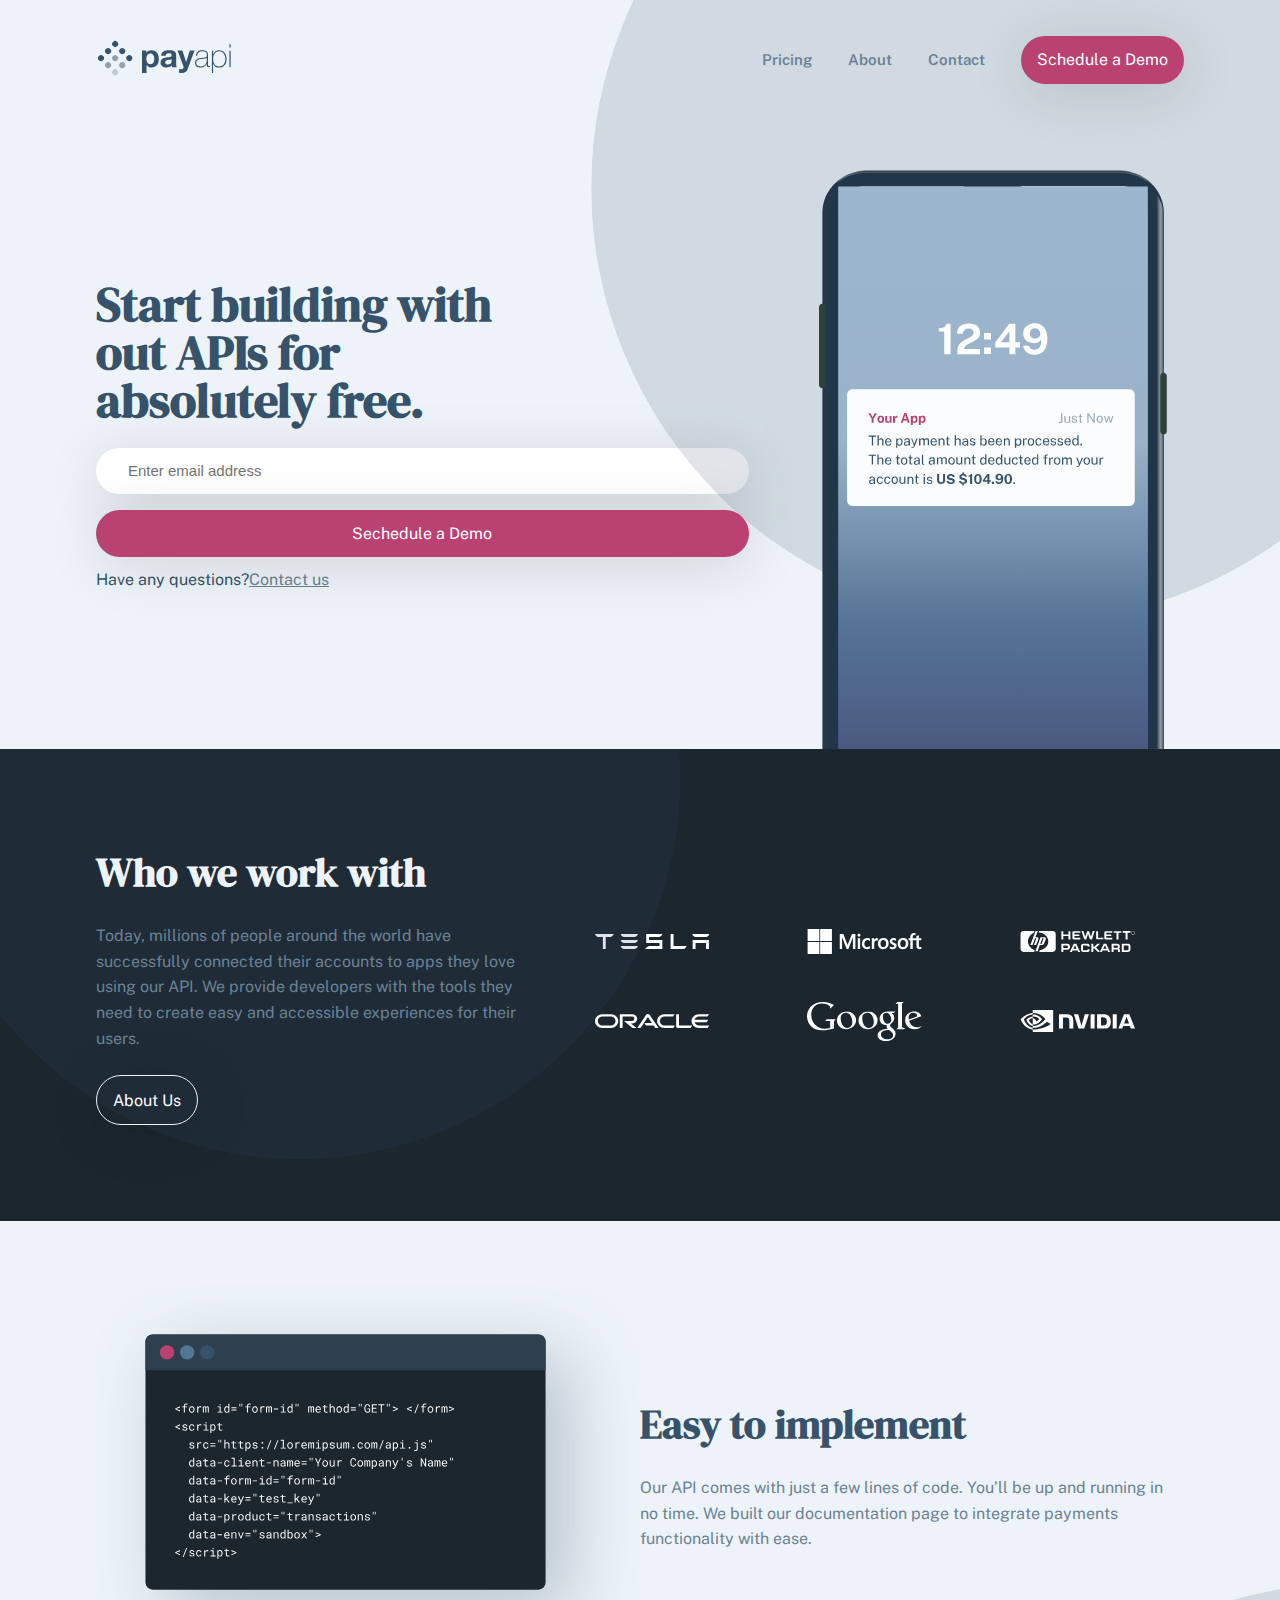
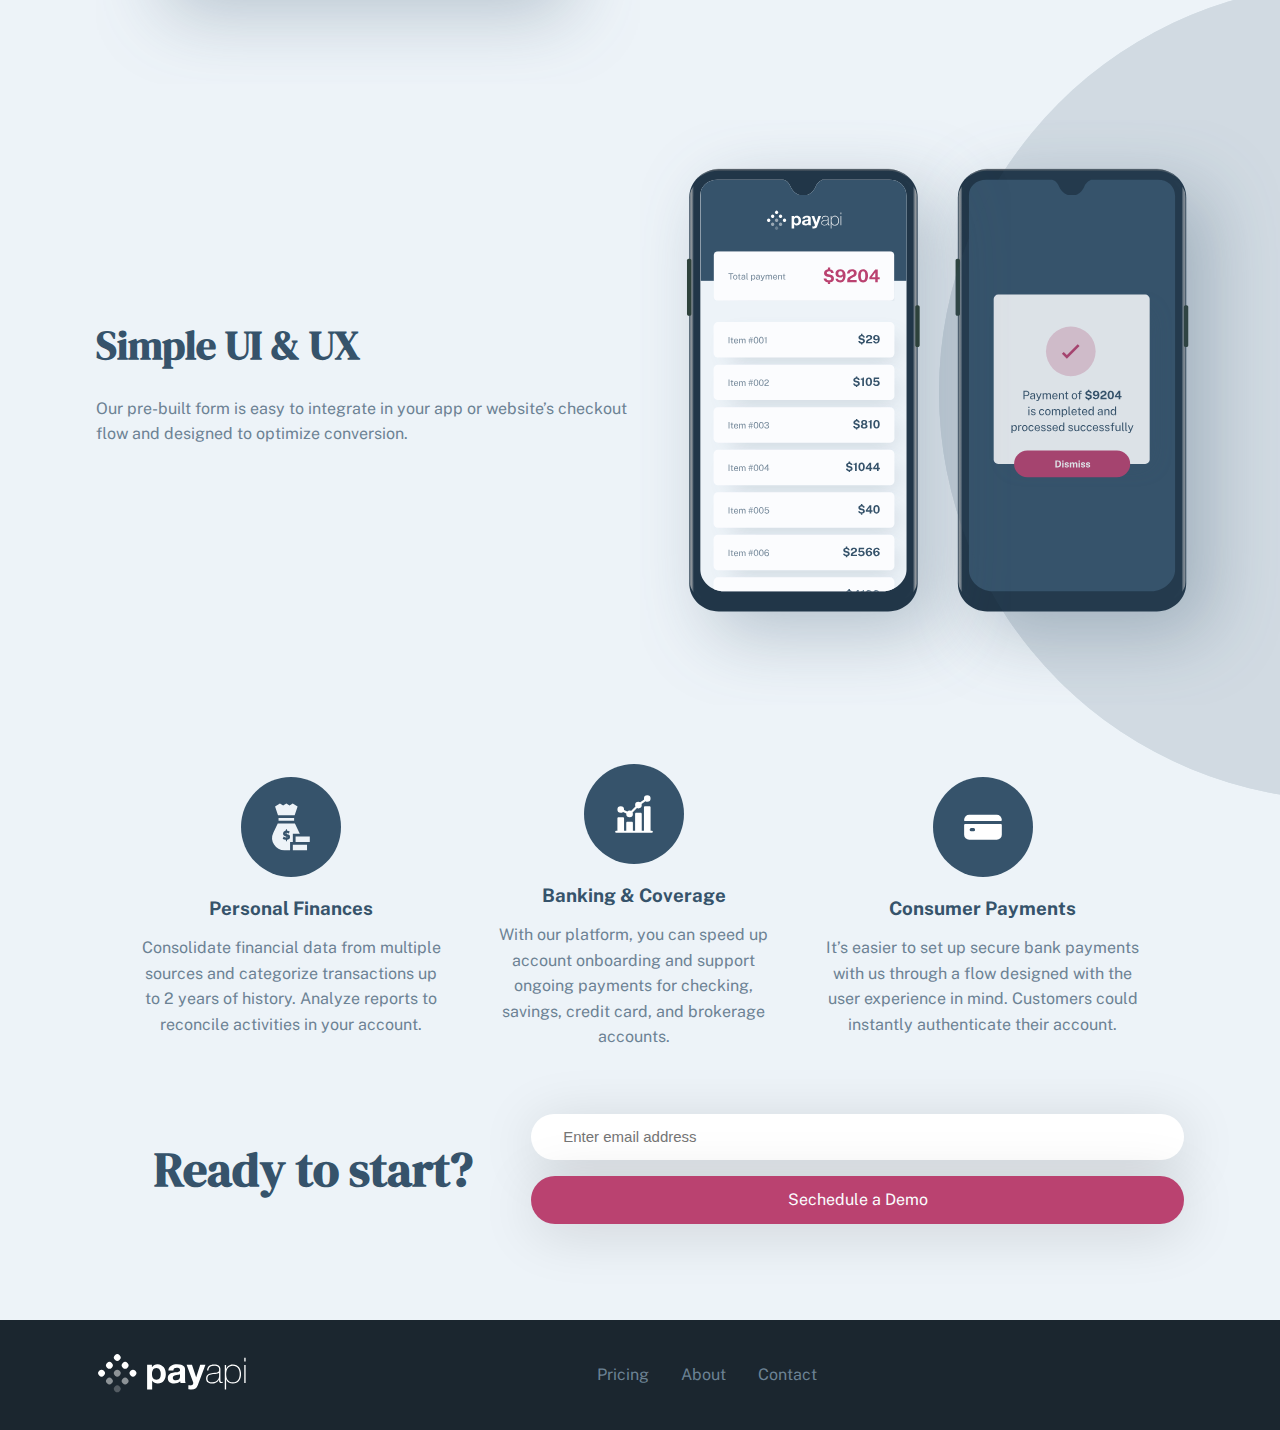
==== commit efc7b68c: "home page finighed" ====
--- a/index.html
+++ b/index.html
@@ -101,9 +101,11 @@
             <div class="wrapper display-flex flex-center">
                 <div>
                     <img src="./assets/home/desktop/icon-personal-finances.svg" alt="icon-personal-finances">
-                    <h3>Personal Finances</h3>
-                    <p>Consolidate financial data from multiple sources and categorize transactions up to 2 years of
-                        history. Analyze reports to reconcile activities in your account.</p>
+                    <div>
+                        <h3>Personal Finances</h3>
+                        <p>Consolidate financial data from multiple sources and categorize transactions up to 2 years of
+                            history. Analyze reports to reconcile activities in your account.</p>
+                    </div>
                 </div>
                 <div>
                     <img src="./assets/home/desktop/icon-banking-and-coverage.svg" alt="">
@@ -133,7 +135,7 @@
             <div>
                 <img src="./assets//shared/desktop/logo-white.svg" alt="">
             </div>
-            <div>
+            <div class="footer-links">
                 <ul class="display-flex">
                     <li><a href="#">Pricing</a></li>
                     <li><a href="#">About</a></li>
--- a/css/style.css
+++ b/css/style.css
@@ -334,6 +334,16 @@
   line-height: 1.6rem;
   padding: 1.5rem 0;
 }
+@media (max-width: 900px) {
+  section.features {
+    padding: 3rem 1rem;
+    flex-direction: column;
+    text-align: center;
+  }
+  /* section.features img {
+    width: 90%;
+  } */
+}
 /* Features Second section */
 section.features-section {
   background-color: var(--clr-white-200);
@@ -360,6 +370,23 @@
   width: 50%;
   right: -0px;
 }
+@media (max-width: 900px) {
+  section.features-section {
+    padding: 0rem 6rem 2rem 0rem;
+  }
+  section.features-section {
+    padding: 3rem 1rem;
+    flex-direction: column-reverse;
+    text-align: center;
+  }
+  section.features-section img:first-child {
+    display: none;
+  }
+  section.features-section img:last-child {
+    position: relative;
+    width: 90%;
+  }
+}
 /* cards */
 section.card {
   background-color: var(--clr-white-200);
@@ -367,7 +394,7 @@
 }
 section.card .wrapper {
   text-align: center;
-  padding-left: -2.5rem;
+  padding-right: 2.5rem;
 }
 section.card .wrapper > div {
   padding-left: 2.5rem;
@@ -393,6 +420,29 @@
 }
 section.card .container div:first-child {
   flex: 1 0 40%;
+}
+@media (max-width: 900px) {
+  section.card .wrapper {
+    padding: 3rem 1rem;
+    flex-direction: column;
+    text-align: center;
+  }
+  section.card {
+    padding: 0;
+  }
+  section.card .wrapper > div {
+    padding-left: 0;
+    padding-bottom: 2rem;
+  }
+  section.card .container {
+    margin: 0rem 1rem;
+    padding: 2rem 0;
+    flex-direction: column;
+  }
+  section.card .container h1 {
+    font-size: 2rem;
+    padding-bottom: 1rem;
+  }
 }
 /* Footer section */
 footer {
@@ -414,3 +464,11 @@
 footer .fab:hover {
   color: var(--clr-pink-200);
 }
+@media (max-width: 900px) {
+  footer {
+    flex-direction: column-reverse;
+  }
+  footer .footer-links {
+    padding: 1rem 0;
+  }
+}
